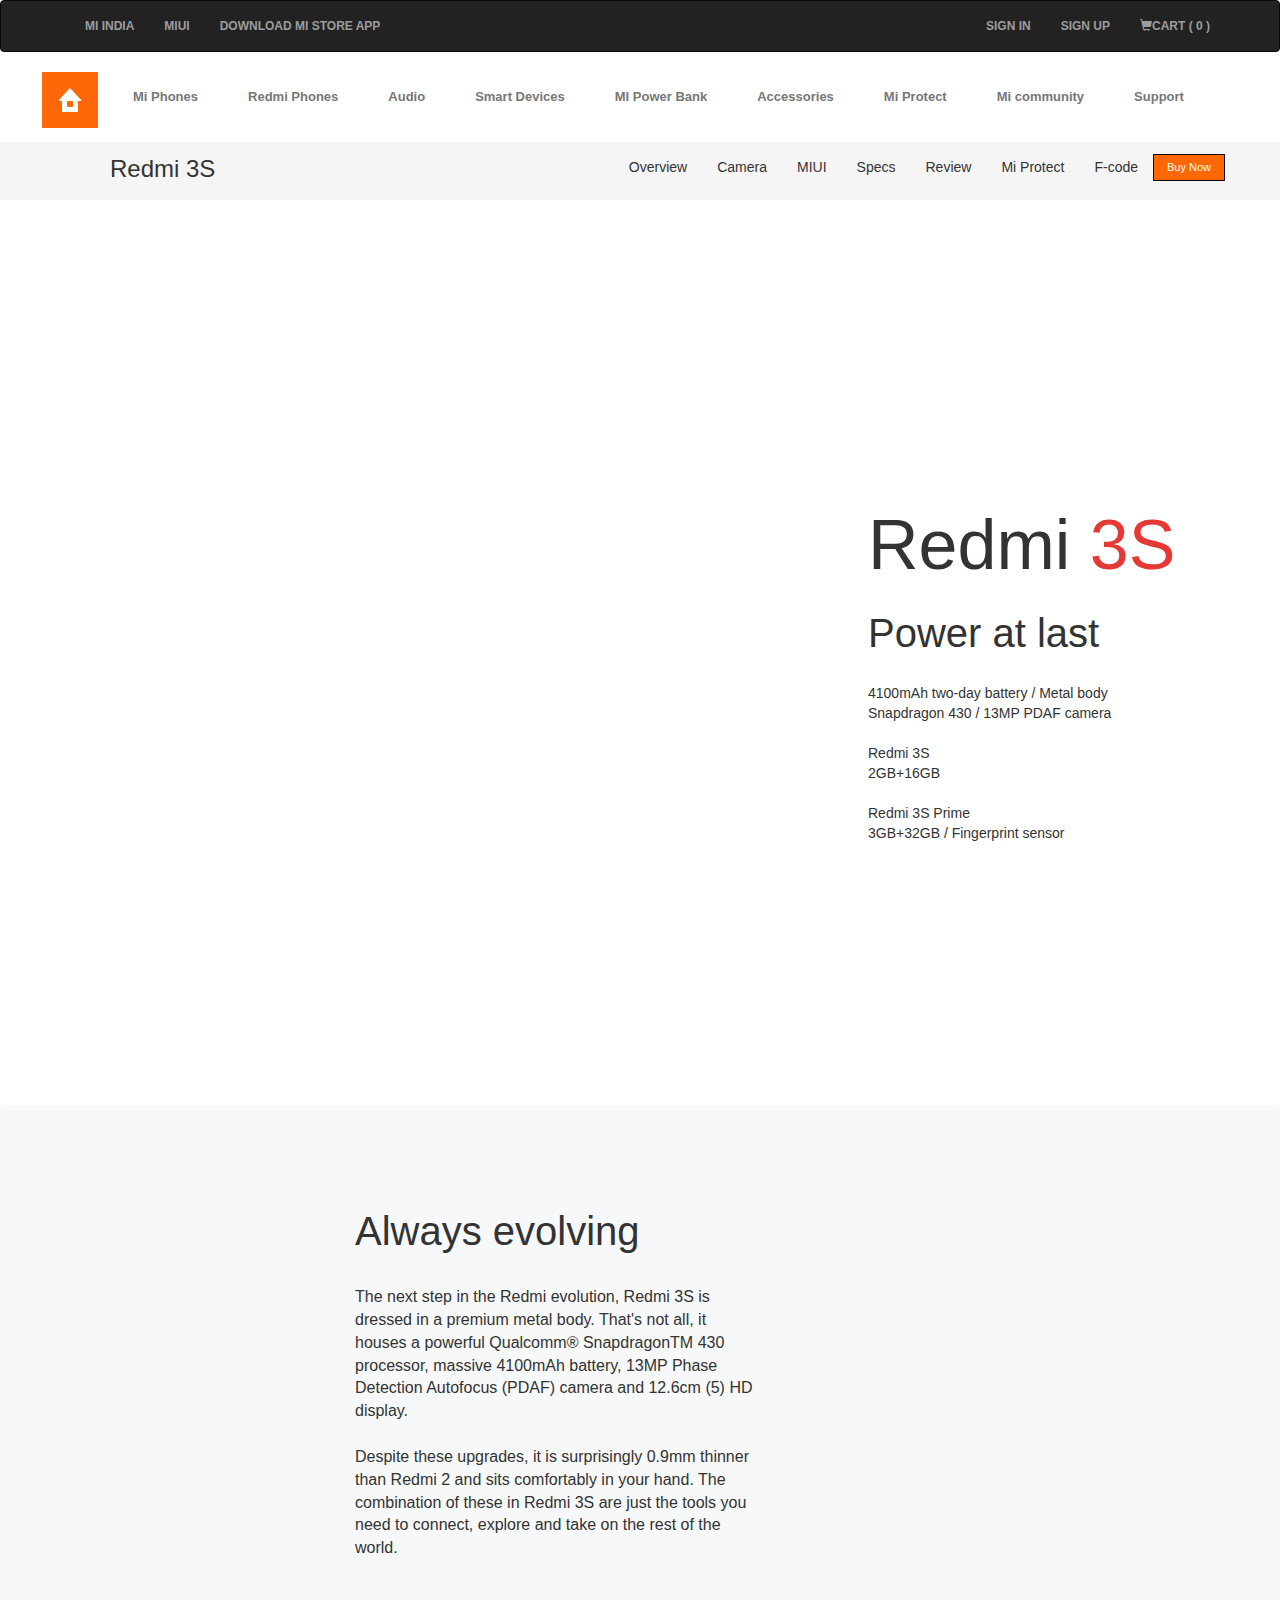
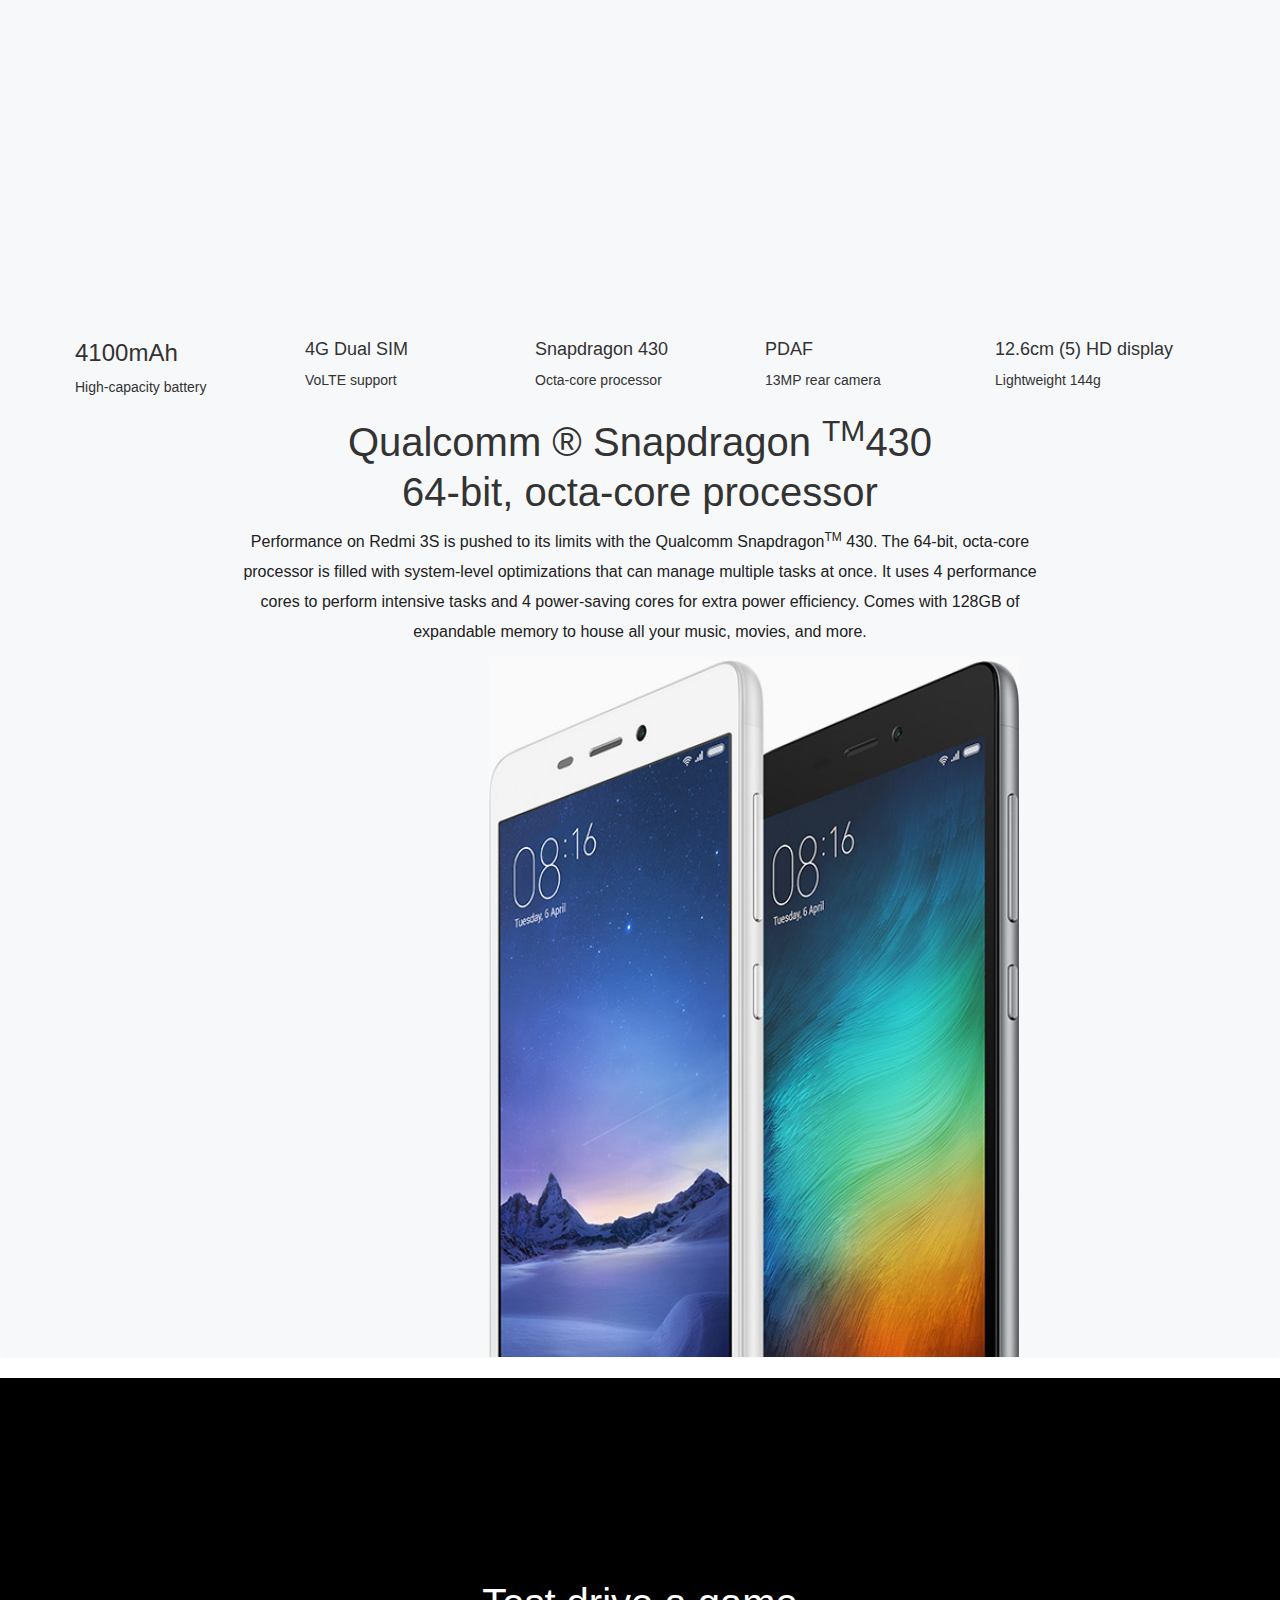
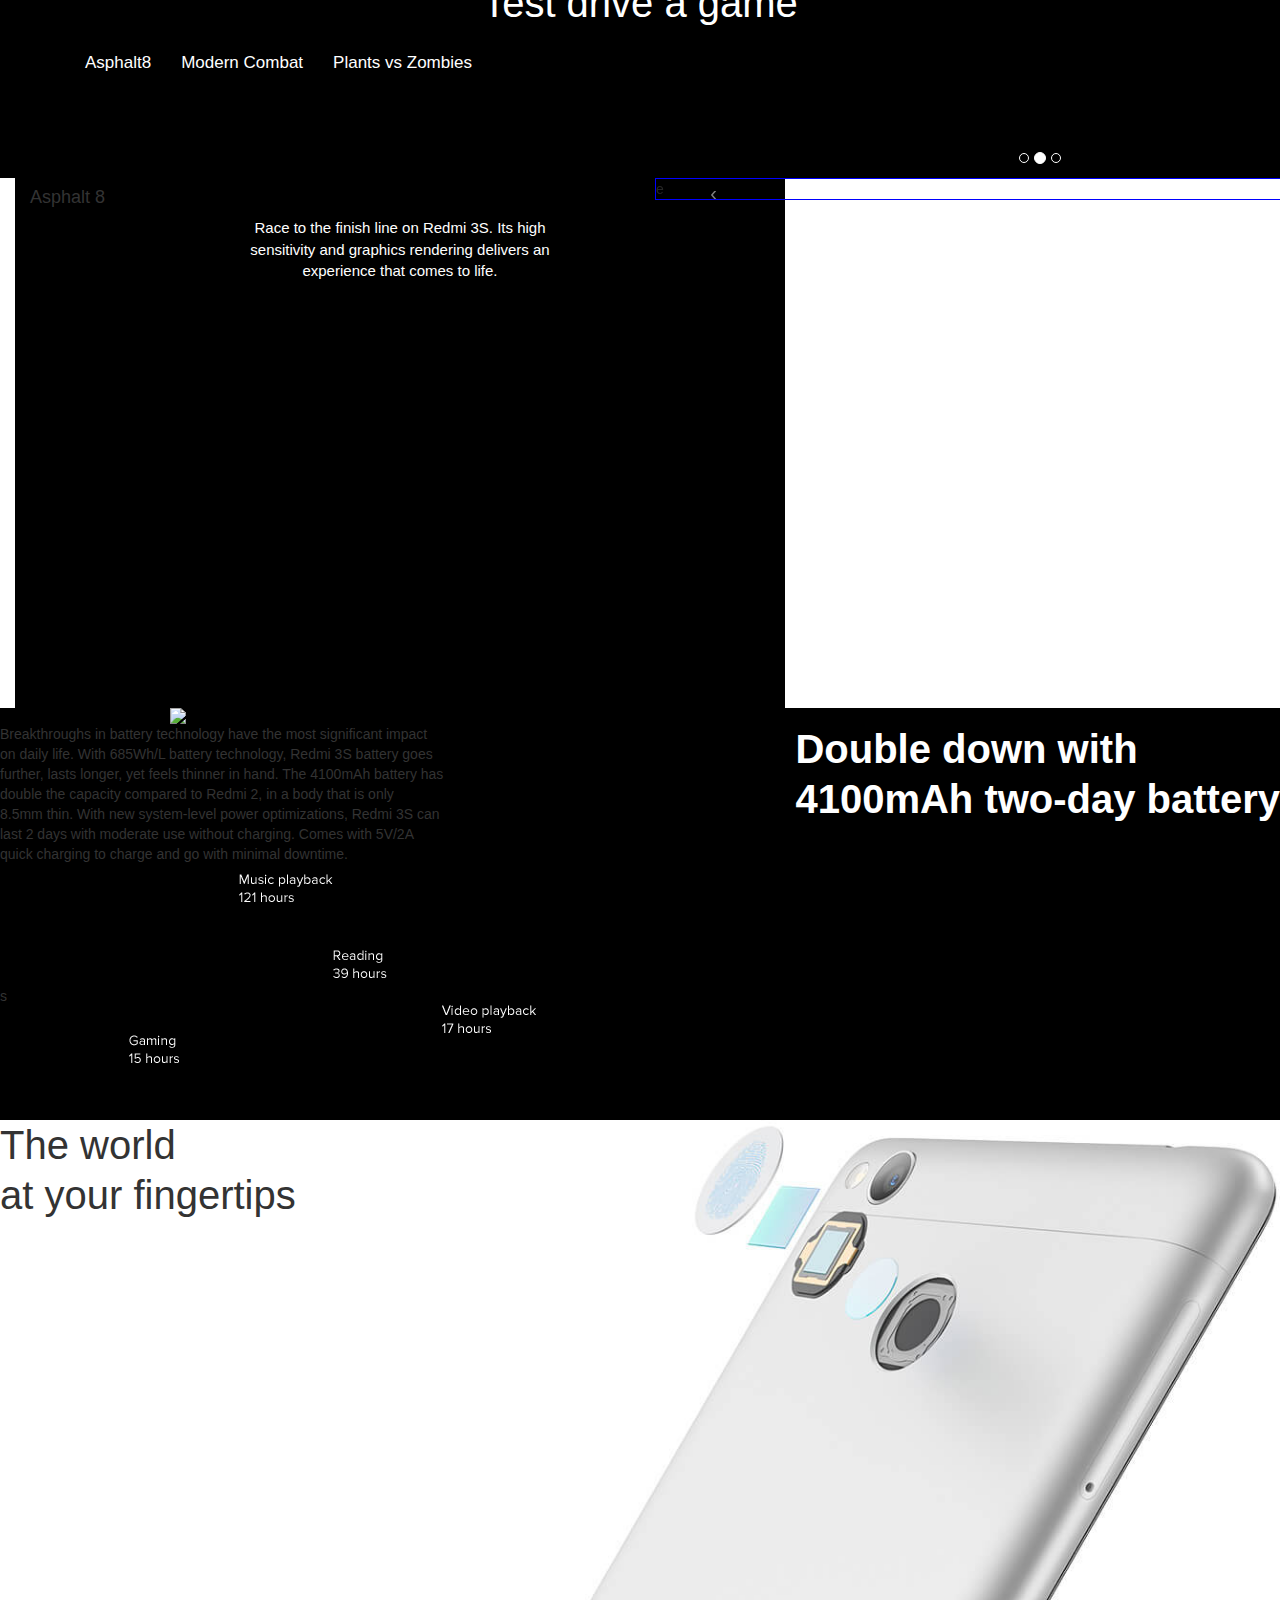
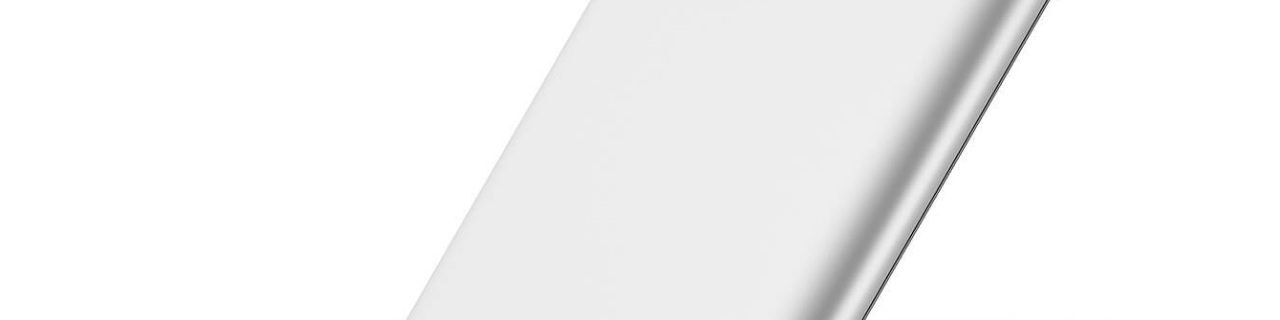
==== index.html @ 5e9b9d19 "first commit" ====
<!DOCTYPE html>
<html lang="en">
  <head>
    <meta charset="utf-8">
    <meta http-equiv="X-UA-Compatible" content="IE=edge">
    <meta name="viewport" content="width=device-width, initial-scale=1">

    <!-- The above 3 meta tags *must* come first in the head; any other head content must come *after* these tags -->
    <title>Redmi 3S Price</title>

    <!-- Bootstrap -->
    <link href="css/bootstrap.min.css" rel="stylesheet">
    <link href="css/custom.css" rel="stylesheet">
    <link rel="stylesheet" href="https://cdnjs.cloudflare.com/ajax/libs/font-awesome/4.7.0/css/font-awesome.min.css">
    <link href="css/mediaquery.css" rel="stylesheet">


    <!-- HTML5 shim and Respond.js for IE8 support of HTML5 elements and media queries -->
    <!-- WARNING: Respond.js doesn't work if you view the page via file:// -->
    <!--[if lt IE 9]>
      <script src="https://oss.maxcdn.com/html5shiv/3.7.3/html5shiv.min.js"></script>
      <script src="https://oss.maxcdn.com/respond/1.4.2/respond.min.js"></script>
    <![endif]-->
  </head>
  <body>

      <nav class="navbar navbar-inverse topbar">
        <div class="container menubar">


      <ul class="nav navbar-nav navbar-left poistion">
          <li class="mi"><a href="#">MI INDIA</a></li>
          <li class="mi"><a href="#">MIUI</a></li>
          <li class="mi"><a href="#">DOWNLOAD MI STORE APP</a></li>
      </ul>
          <ul class="nav navbar-nav navbar-right position">
          <li class="mi"><a href="#">SIGN IN</a></li>
          <li class="mi"><a href="#">SIGN UP</a></li>
          <li class="mi"><a href="#"><span class="glyphicon glyphicon-shopping-cart"></span>CART ( 0 )</a></li></ul>





    </div></nav>
        </div>
    <nav class="navbar navbar-default toggle">
    <div class="container whitebar">

      <ul class="nav navbar-nav  toggle">
        <li><div class="milogo">
        <div class="milogo-wrapper"><a href="#"><img src="mihome.png"></a></div></div></li>
        <li class="category"><a href="#">Mi Phones</a></li>
        <li class="category"><a href="#">Redmi Phones</a></li>
        <li class="category"><a href="#">Audio</a></li>
        <li class="category"><a href="#">Smart Devices</a></li>
        <li class="category"><a href="#">MI Power Bank</a></li>
        <li class="category"><a href="#">Accessories</a></li>
        <li class="category"><a href="#">Mi Protect</a></li>
        <li class="category"><a href="#">Mi community</a></li>
        <li class="category"><a href="#">Support</a></li></ul>




      </div></nav>

        <div class="container-fluid secondary-greybar gre">
        <div class="container gre ">

        <ul class="navbar-left gre">  <span class="redmi3s">Redmi 3S</span></ul>
          <ul class="nav navbar-nav navbar-right gre ">
            <li class="greytext gre"><a href="#">Overview</a></li>
             <li class="greytext"><a href="#">Camera</a></li>
             <li class="greytext"><a href="#">MIUI</a></li>
             <li class="greytext"><a href="#">Specs</a></li>
             <li class="greytext"><a href="#">Review</a></li>
             <li class="greytext"><a href="#">Mi Protect</a></li>
             <li class="greytext"><a href="#">F-code</a></li>
            <li><button class="btn-buynow gre">Buy Now</button></li></ul>


        </div>
      </div>
      <div class="container">
<div class="row">
 <div class="col-md-12 back-img img-responsive">
   <div class="nav4-content">
     <div class="text">
     <h1>Redmi <span style="color:#e53935;">3S</span>
     <h2>Power at last</h2>
     <p>4100mAh two-day battery / Metal body<br>
       Snapdragon 430 / 13MP PDAF camera
     </p>
     <div class="nav4-price-content">
       <span>
         <h1 style="color:#e53935;"></h1>

         <p>Redmi 3S <br>
           2GB+16GB
         </p>
       </span>
       <div class="divider"></div>
       <span>
         <h1 style="color:#e53935;"></h1>
         <p>Redmi 3S Prime<br>
           3GB+32GB / Fingerprint sensor
         </p></div>
       </span>
     </div>
   </div>
 </div>
</div>
</div>

  <nav class="navbar navbar-light" style="background-color:#f7f8f9;">
    <div class="container">
      <div class="row">
        <div class="col-sm-8"></div>
          <div class="col-sm-4"></div>
    <h2 style="font-size:40px;font-weight:400;margin: 100px 300px 30px 300px ;"> Always evolving</h2>
    <p class="para" style ="font-size:16px;margin: 0px 300px ;">The next step in the Redmi evolution, Redmi 3S is <br>
       dressed in a premium metal body. That's not all, it <br>
       houses a powerful Qualcomm® SnapdragonTM 430 <br>
       processor, massive 4100mAh battery, 13MP Phase <br>
       Detection Autofocus (PDAF) camera and 12.6cm (5) HD <br>
       display.<br><br>
       Despite these upgrades, it is surprisingly 0.9mm thinner <br>
       than Redmi 2 and sits comfortably in your hand. The <br>
       combination of these in Redmi 3S are just the tools you <br>
       need to connect, explore and take on the rest of the <br>
       world.<br>
     </p>
     <div class="col-md-12 img-responsive pink">
       <span>
     <i class="bck-img1"></i><h3>4100mAh</h3>
    <p>High-capacity battery</p></span>
    <span>
  <i class="bck-img1"></i><h4>4G Dual SIM</h4>
  <p>VoLTE support</p></span>
  <span>
 <i class="bck-img1"></i><h4>Snapdragon 430</h4>
 <p>Octa-core processor</p></span>
 <span>
 <i class="bck-img1"></i><h4>PDAF</h4>
 <p>13MP rear camera</p></span>
 <span>
 <i class="bck-img1"></i><h4>12.6cm (5) HD display</h4>
 <p>Lightweight 144g</p></span>
   </div>
<p><h4 class="title-webfont">Qualcomm &reg; Snapdragon <sup>TM</sup>430<br>
     64-bit, octa-core processor
</h4></p>
<p class="titletext">Performance on Redmi 3S is pushed to its limits with the Qualcomm Snapdragon<sup>TM</sup> 430. The 64-bit, octa-core <br>
   processor is filled with system-level optimizations that can manage multiple tasks at once. It uses 4 performance <br>
   cores to perform intensive tasks and 4 power-saving cores for extra power efficiency. Comes with 128GB of <br>
   expandable memory to house all your music, movies, and more.<br></p>
     </div>
 <div class="bck-img6 col-md-6 col-md-offset-3  col-sm-12 col-lg-6 col-lg-offset-3 ">

 </div >

</div>
</nav>
<div class="container-fluid blackbackground">
  <div class="container">
    <p class="whitetitle">Test drive a game</p>
    <ul class="nav navbar-nav slider">
      <li class="slideritem"><a class="anchor"href="#">Asphalt8</a></li>
      <li class="slideritem"><a href="#">Modern Combat</a></li>
      <li class="slideritem"><a href="#">Plants vs Zombies</a></li>


    </ul></div></div>
</div>
<div class="container-fluid  sliderbox">
  <div class="row">
    <div class="col-md-6">
    <div class="container sliderinformation">
    <h4 class="asphalt">Asphalt 8</h4>
    <p class="asphaltdescription">Race to the finish line on Redmi 3S. Its high <br>
      sensitivity and graphics rendering delivers an <br>
      experience that comes to life.<br></p>
    </div>
    </div>
    <div class="col-md-6">
      <div class="video">
      	<div class="span8">
      	<div id="myCarousel" class="carousel slide">
      		<ol class="carousel-indicators">
      			<li data-target="#myCarousel" data-slide-to="0" class=""></li>
      			<li data-target="#myCarousel" data-slide-to="1" class="active"></li>
      			<li data-target="#myCarousel" data-slide-to="2" class=""></li>
      		</ol>
      		<div class="carousel-inner">
      			<div class="item active">
      				<source type="video/mp4" src="http://i01.appmifile.com/webfile/globalimg/en/goods/hongmi3s/intro-demo-video-02.mp4?v=20170728">e
      			</div>
      			<div class="item">
      				<iframe width="100%" height="100%" src="//www.youtube.com/embed/SEBLt6Kd9EY?controls=0" frameborder="0" allowfullscreen=""></iframe>
      			</div>
      			<div class="item">
      				<iframe width="100%" height="100%" src="//www.youtube.com/embed/IkTw7J-hGmg?controls=0" frameborder="0" allowfullscreen=""></iframe>
      			</div>
      		</div>
      		<a class="left carousel-control" href="#myCarousel" data-slide="prev">‹</a>
      		<a class="right carousel-control" href="#myCarousel" data-slide="next">›</a>
      	</div>
      	</div>
      </div>

  </div>

</div></div>

  <div class="blackimagesection">
    <img class="mobileimage img-responsive" src="http://i01.appmifile.com/webfile/globalimg/en/goods/hongmi3s/overall-battery-3s.jpg?v=20170728">
   <h2 class="boldheading">Double down with <br> 4100mAh two-day battery</h2>
   <p class="boldcontent">Breakthroughs in battery technology have the most significant impact <br>
     on daily life. With 685Wh/L battery technology, Redmi 3S battery goes <br>
     further, lasts longer, yet feels thinner in hand. The 4100mAh battery has <br>
     double the capacity compared to Redmi 2, in a body that is only <br>
     8.5mm thin. With new system-level power optimizations, Redmi 3S can <br>
     last 2 days with moderate use without charging. Comes with 5V/2A <br>
     quick charging to charge and go with minimal downtime.<br></p>s
  <img src="images/mountainimg.png">
</div>
<div class="whitesection">
  <img  class="cover"src="images/mobilecover.jpg">
  <h2>The world <br>at your fingertips<h2>







    <!-- jQuery (necessary for Bootstrap's JavaScript plugins) -->
    <script src="https://ajax.googleapis.com/ajax/libs/jquery/1.12.4/jquery.min.js"></script>
    <!-- Include all compiled plugins (below), or include individual files as needed -->
    <script src="js/bootstrap.min.js"></script>
  </body>
</html>
---- css/custom.css ----
.redmi3s{
line-height: 53px;
    color: #333;
    font-size: 24px;
    font-weight: 400;
}


.navbar-default{
  height: 50px;
  background-color: white;
  border-style: none;
}

.mi a{
  color:#b0b0b0;
  font-weight:bold;
  font-size:12px;
}

.navbar-right .greytext a{
  color: #333;
  padding-top: 0;
  padding-bottom: 0;
  line-height: 50px;
}


  .category{
    color:#616161;
    font-size:13px;
    font-family: ProximaNova,Arial,Sans-serif;
    font-weight:600;
    padding-left: 20px;
}



  .whitebar{
    width:1226px;


  }
  .secondary-greybar{
    background-color: #f5f5f5;
  height: 58px;

  }
 .navbar-left .h3{
  padding-top: 0;
  padding-bottom: 0;
}
 .btn-buynow {

    color: #ffffff;
    font-size: 11px;
    border-width: 1px;
   border-style: solid;
    text-align: center;
    padding-top: 0px;
    padding-bottom: 0px;
    background-color: #ff6700;
    height: 27px;
    width: 72px;
    margin-top: 12px;
        }

  .back-img{
    background: url(http://i01.appmifile.com/webfile/globalimg/en/goods/hongmi3s/overall-intro-bg-3s.jpg?v=20170802) no-repeat;
    height:900px;
    background-position:left 145px;
    background-size: contain;
  }
  .text{
    margin-top: 288px;
    width: 40%;
    margin-left: 70%;
  }
  .text h1{
    font-size: 70px;
    font-weight: 400;
    line-height: 1.5;
  }

  .milogo-wrapper{

    width: 56px;
    overflow: hidden;


  }
  .milogo-wrapper img{
    transition: all linear 0.2s;
  }
  .milogo-wrapper img:hover{
    transform: translate(-55px, 0);
  }



  .navbar navbar-light{
    height: 400px;
  }
  h2{
    margin: 0 0 25px;
font-size: 40px;
font-weight: 400;
line-height: 1.25;
  }
  p.para{
    font-size: 20px;
  }
.bck-img1{
  display: block;
background:  url(http://i01.appmifile.com/webfile/globalimg/en/goods/hongmi3s/overall-performance-icons.png?v=20170802) no-repeat;
width:100px;
height: 100px;
margin:250px 120px 20px 10px;

}
.navbar .navbar-inverse .blackbar{
  height: 10px;
}
ul.nav.navbar-nav.redmi-menu .blue a{
  color: #742b82;
    font-size: 14px;
    cursor: pointer;
}
.bck-img2{
  display: block;
background:  url(http://i01.appmifile.com/webfile/globalimg/en/goods/hongmi3s/overall-performance-icons.png?v=20170802) no-repeat;
width:100px;
height: 100px;
margin:250px 120px 20px 40px;

}
.bck-img3{
  display: block;
  background: url(http://i01.appmifile.com/webfile/globalimg/en/goods/hongmi3s/overall-performance-icons.png?v=20170802)no-repeat;
  width: 100px;
  height:100px;
  margin:250px 120px 20px 40px;
}
.bck-img4{
  display: block;
  background: url(http://i01.appmifile.com/webfile/globalimg/en/goods/hongmi3s/overall-performance-icons.png?v=20170802)no-repeat;
  width: 100px;
  height: 100px;
  margin:250px 120px 20px 40px;

}
.bck-img5{
  display: block;
  background: url(http://i01.appmifile.com/webfile/globalimg/en/goods/hongmi3s/overall-performance-icons.png?v=20170802)no-repeat;
  width: 100px;
  height: 100px;
  margin:250px 120px 20px 40px;
}
.pink{
  display: flex;
  flex-direction: row;
  padding:10px 20px;
  position: inherit;
  margin-right: 10px 10px;

}

 .title-webfont{
  text-align: center;
  margin: 100 0 25px;
    font-size: 40px;
    font-weight: 400;
    line-height: 1.25;
}
.titletext{
  text-align: center;
      line-height: 1.875;
      font-size: 16px;
  color: #212121;

}
.bck-img6{
  background-image: url('../images/mobile1.jpg') ;

  position: relative;
    z-index: 2;
    width: 70%;
    height: 700px;
    background-position: center bottom;
    margin-bottom: 0;
    background-repeat: no-repeat;
    background-size: contain;



}
.blackbackground{
  background-color: black;
  height: 400px;


}
.whitetitle{
  color:white;
  text-align: center;
  font-size: 40px;
font-weight: 400;
line-height: 1.25;
padding-top: 200px;
}
.slideritem  a{
  background-color: none;
   color: white;
cursor:pointer;
display: inline;
font-size: 17px;
text-align:justify;
font-family: ProximaNova,Arial,Sans-serif;

 }
 .sliderinformation{
   background-color: black;

  height:530px;
  width: 770px;

 }
 .video{
   border: 1px solid blue;
height: 100%;
width: 770px;
margin-left: 0px;


 }
 .h4{
   text-align: center;
   color:white;
   padding-top: 200px;
   font-size: 26px;
    font-weight: 400;
 }
 .asphaltdescription{
   color:white;
   font-size: 15px;
   text-align: center;
 }
 .sliderbox{
   padding:
 }
 .blackimagesection{
   background-color: black;
 }
 .mobileimage{
   margin-left: 170px;
 }
 .boldheading{
   font-weight: bold;
   color: white;
   float: right;


 }
.cover{
  float: right;
  height: 800px;

}
---- css/mediaquery.css ----
@media (max-width:700px){
  body{


  }}
  div{
    width: auto;
    margin: 0 auto;
    border-radius: 0;

  }
 @media only screen and  (min-width:991px){
  .greytext a {
   padding:0px;
    }
}
@media only screen and (min-width:300px){
  .gre .greytext{
    text-align: center;
  }

}
@media only screen and (min-width:400px) {
  .redmi3s{
    float: right;
  }
}
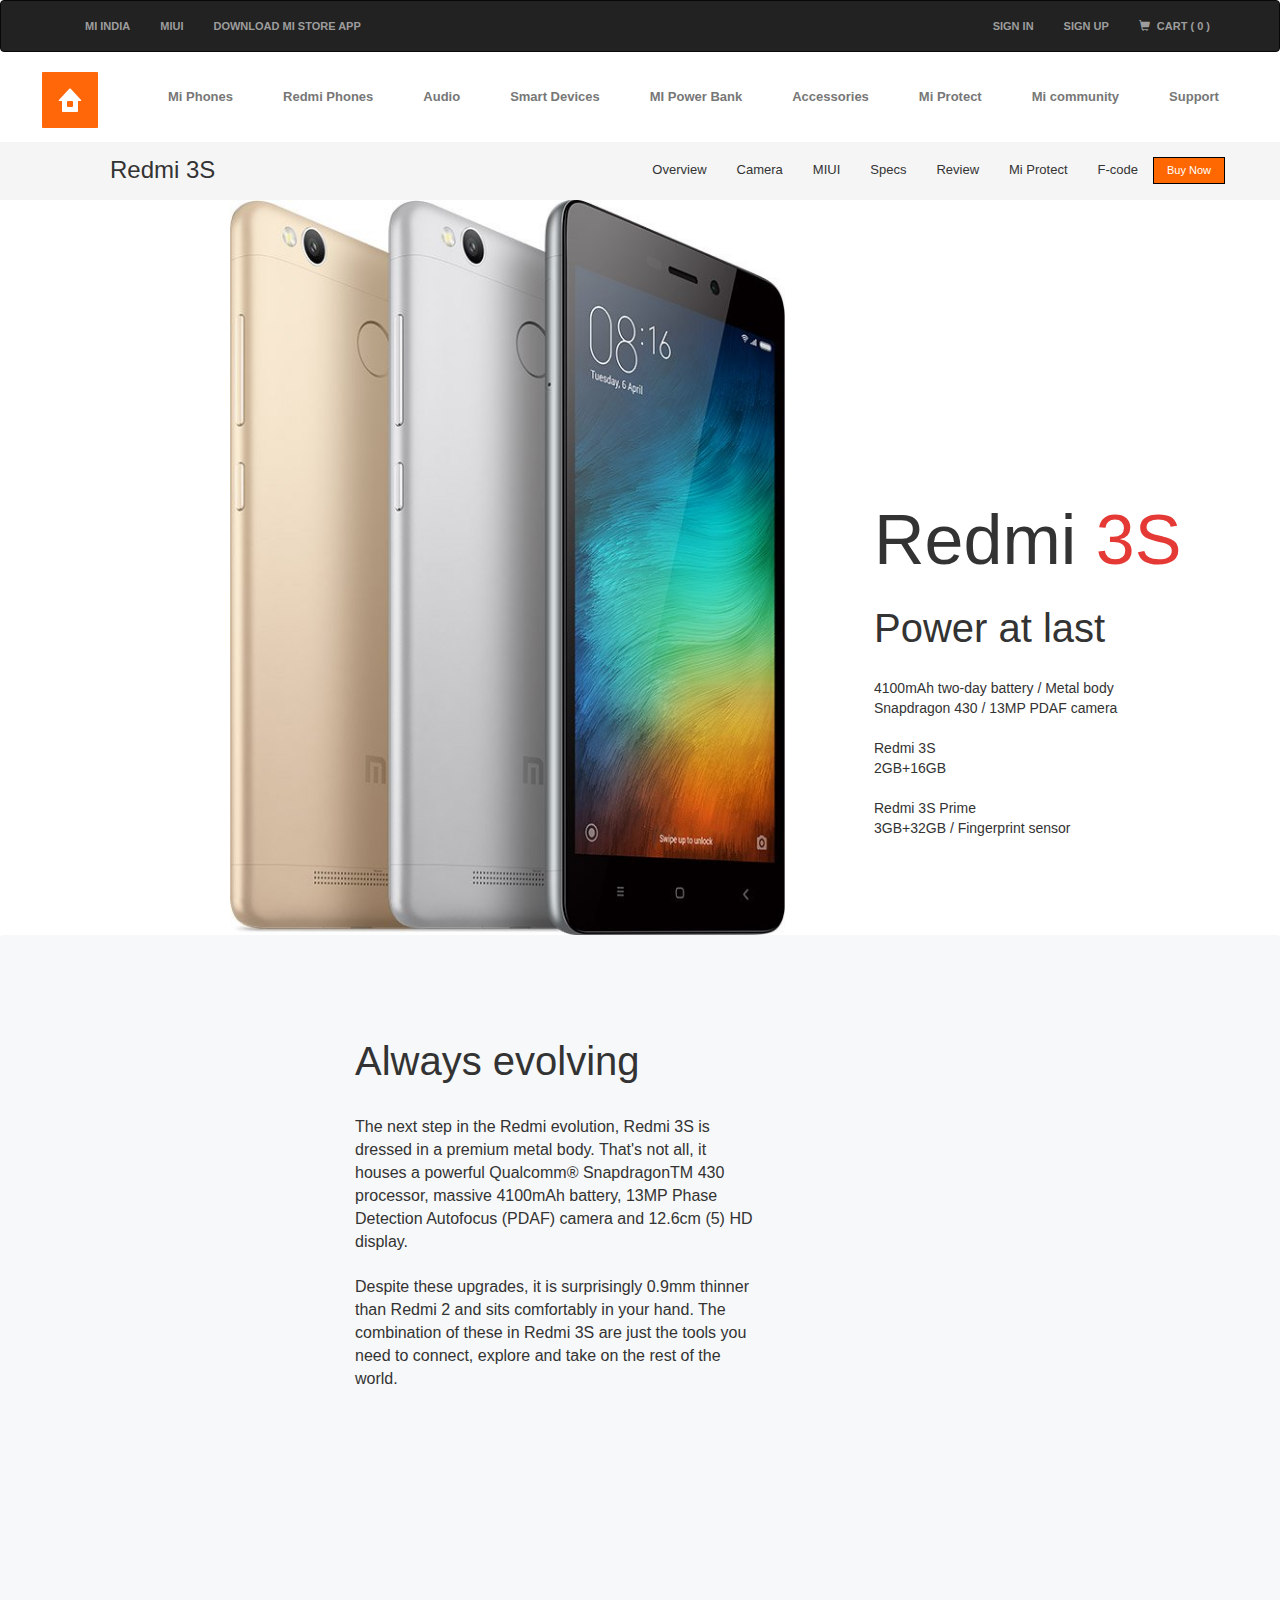
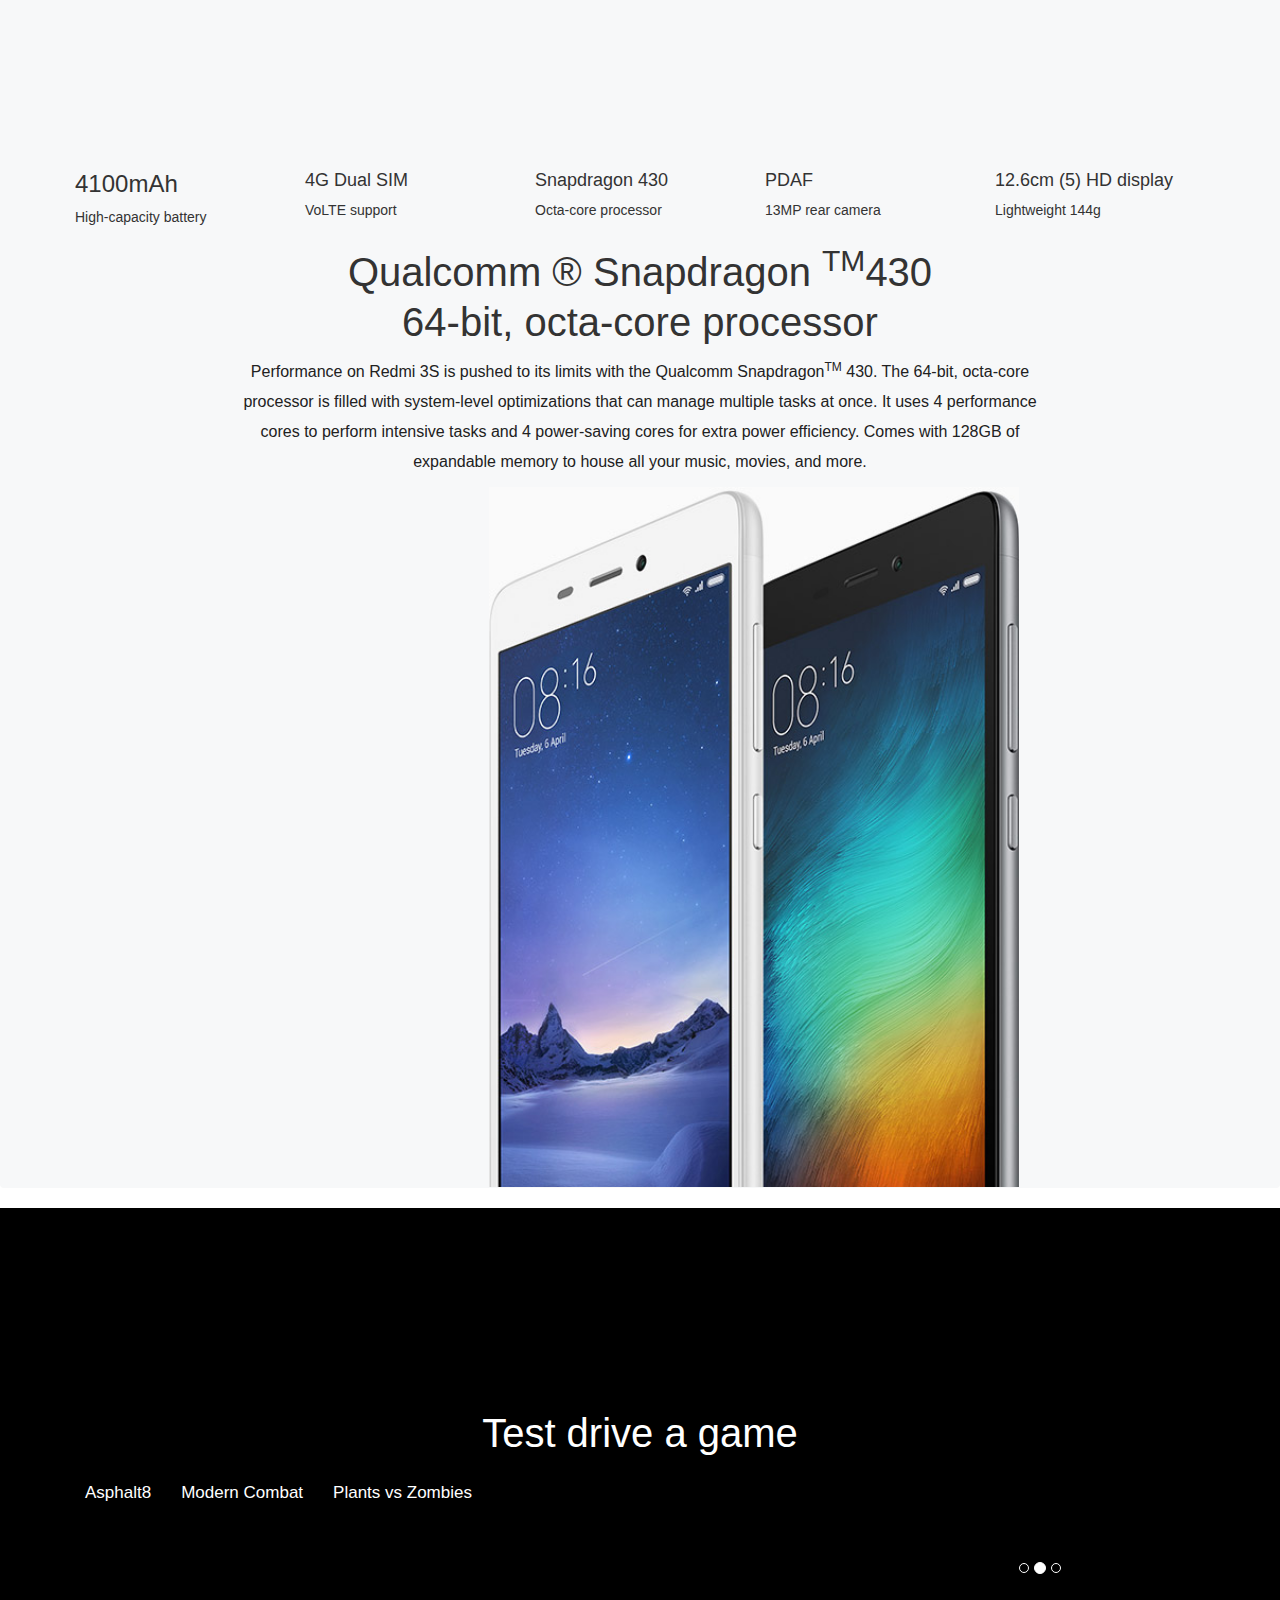
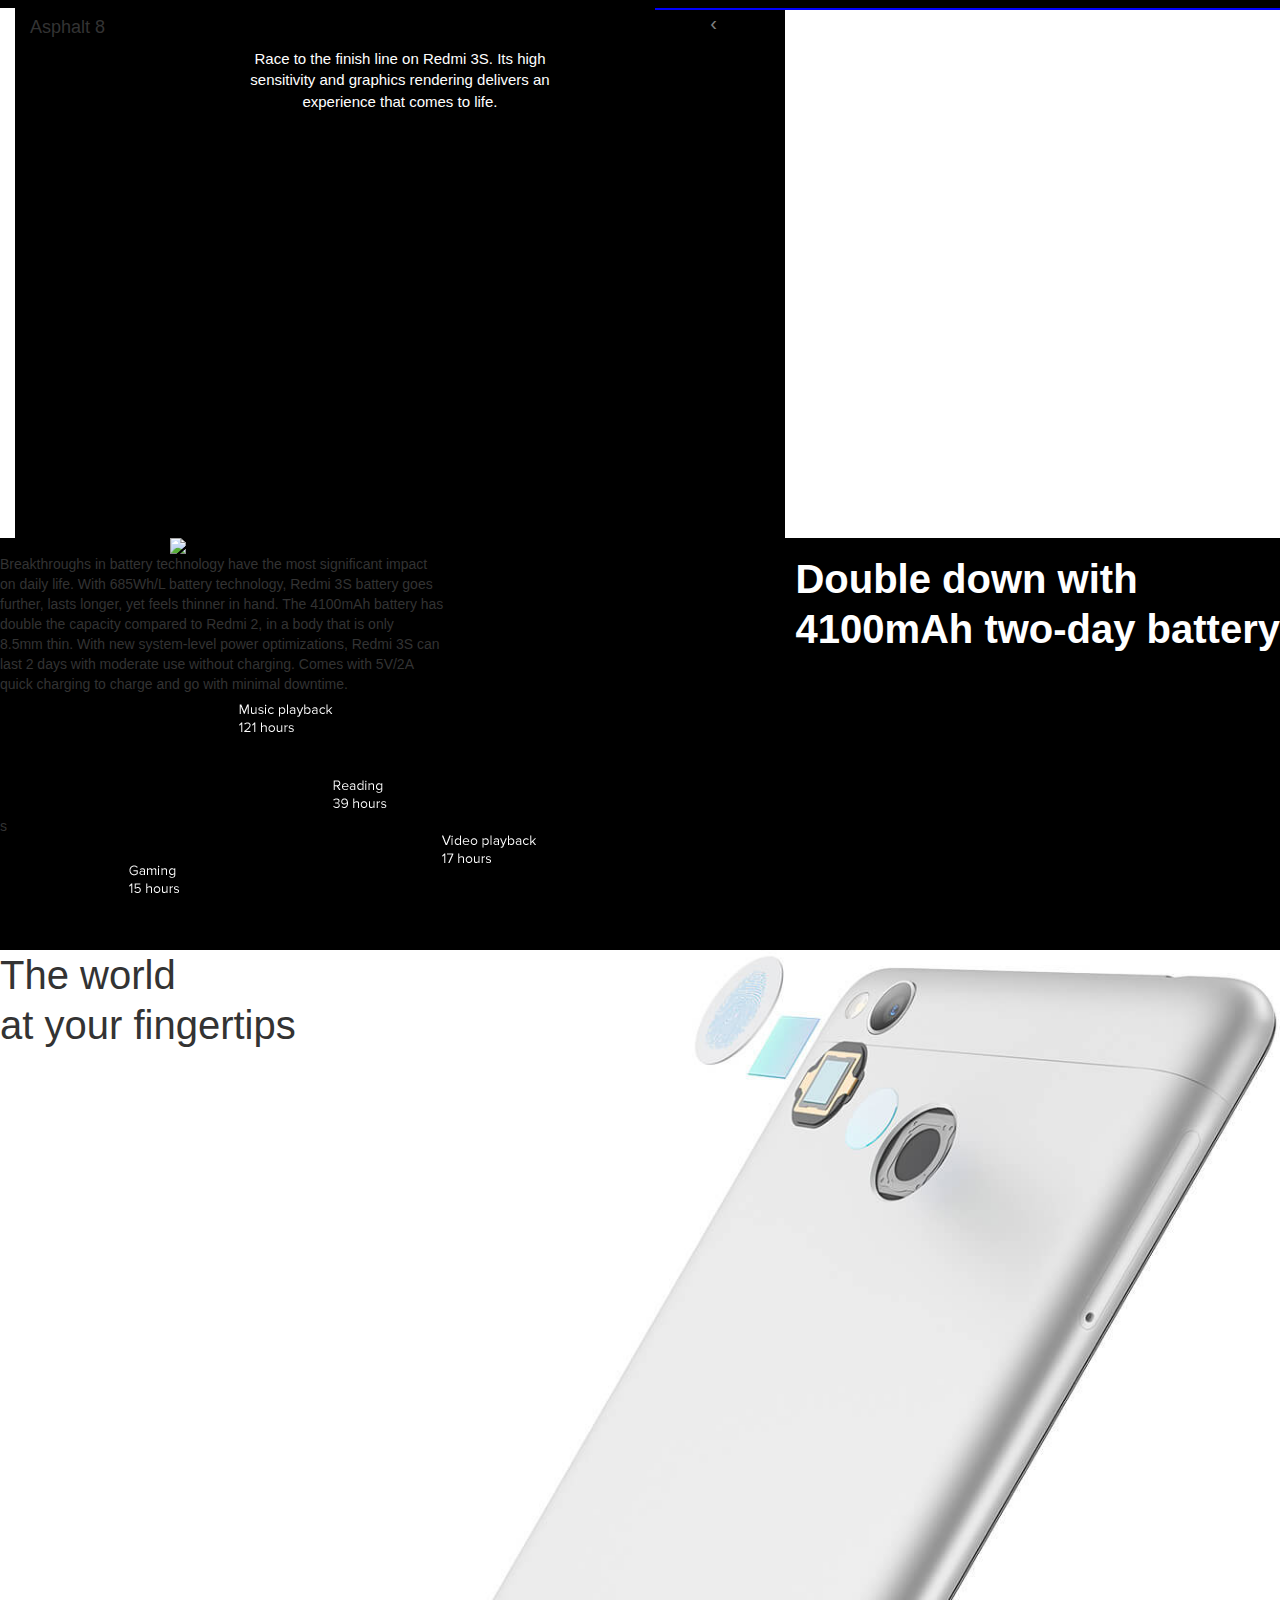
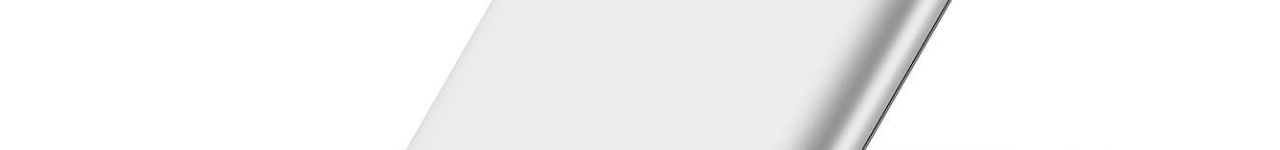
==== commit b94802cf: "topbar" ====
--- a/index.html
+++ b/index.html
@@ -36,7 +36,7 @@
           <ul class="nav navbar-nav navbar-right position">
           <li class="mi"><a href="#">SIGN IN</a></li>
           <li class="mi"><a href="#">SIGN UP</a></li>
-          <li class="mi"><a href="#"><span class="glyphicon glyphicon-shopping-cart"></span>CART ( 0 )</a></li></ul>
+          <li class="mi"><a href="#"><span class="glyphicon glyphicon-shopping-cart item"></span>CART ( 0 )</a></li></ul>
 
 
 
@@ -66,11 +66,11 @@
       </div></nav>
 
         <div class="container-fluid secondary-greybar gre">
-        <div class="container gre ">
+        <div class="container">
 
         <ul class="navbar-left gre">  <span class="redmi3s">Redmi 3S</span></ul>
           <ul class="nav navbar-nav navbar-right gre ">
-            <li class="greytext gre"><a href="#">Overview</a></li>
+            <li class="greytext"><a href="#">Overview</a></li>
              <li class="greytext"><a href="#">Camera</a></li>
              <li class="greytext"><a href="#">MIUI</a></li>
              <li class="greytext"><a href="#">Specs</a></li>
@@ -84,7 +84,7 @@
       </div>
       <div class="container">
 <div class="row">
- <div class="col-md-12 back-img img-responsive">
+ <img  class="col-md-6 img-responsive threemobile" src="images/3mobile.jpg">
    <div class="nav4-content">
      <div class="text">
      <h1>Redmi <span style="color:#e53935;">3S</span>
--- a/css/custom.css
+++ b/css/custom.css
@@ -1,9 +1,9 @@
 
   .redmi3s{
-line-height: 53px;
+line-height: 56px;
     color: #333;
     font-size: 24px;
-    font-weight: 400;
+    font-weight: 380;
 }
 
 
@@ -13,19 +13,26 @@
   border-style: none;
 }
 
-.mi a{
+ .mi a{
   color:#b0b0b0;
   font-weight:bold;
-  font-size:12px;
+  font-size:11px;
+  line-height: 0;
+
 }
 
 .navbar-right .greytext a{
   color: #333;
   padding-top: 0;
   padding-bottom: 0;
-  line-height: 50px;
-}
-
+  line-height: 55px;
+  font-size: 13px;
+}
+.gre .greytext a:hover{
+  background-color: #f5f5f5;
+  text-decoration: none;
+
+}
 
   .category{
     color:#616161;
@@ -34,7 +41,9 @@
     font-weight:600;
     padding-left: 20px;
 }
-
+.whitetext .toggle .category a:hover{
+  color: orange;
+}
 
 
   .whitebar{
@@ -58,12 +67,10 @@
     border-width: 1px;
    border-style: solid;
     text-align: center;
-    padding-top: 0px;
-    padding-bottom: 0px;
     background-color: #ff6700;
     height: 27px;
     width: 72px;
-    margin-top: 12px;
+    margin-top: 15px;
         }
 
   .back-img{
@@ -87,6 +94,7 @@
 
     width: 56px;
     overflow: hidden;
+    margin-right: 35px;
 
 
   }
@@ -119,9 +127,7 @@
 margin:250px 120px 20px 10px;
 
 }
-.navbar .navbar-inverse .blackbar{
-  height: 10px;
-}
+
 ul.nav.navbar-nav.redmi-menu .blue a{
   color: #742b82;
     font-size: 14px;
@@ -267,3 +273,12 @@
   height: 800px;
 
 }
+.item{
+  margin-right: 7px;
+  line-height: 0;
+}
+.threemobile{
+  margin-top: 200px;
+  margin:0 auto;
+
+}
--- a/css/mediaquery.css
+++ b/css/mediaquery.css
@@ -1,14 +1,4 @@
-@media (max-width:700px){
-  body{
 
-
-  }}
-  div{
-    width: auto;
-    margin: 0 auto;
-    border-radius: 0;
-
-  }
  @media only screen and  (min-width:991px){
   .greytext a {
    padding:0px;
@@ -17,11 +7,28 @@
 @media only screen and (min-width:300px){
   .gre .greytext{
     text-align: center;
+
   }
 
 }
-@media only screen and (min-width:400px) {
-  .redmi3s{
-    float: right;
+
+@media only screen and (max-width:767px){
+.topbar .navbar-left{
+  font-size: 5px;
+  float: right;
+}
+}
+@media only screen and (max-width:767px){
+  .milogo{
+    text-align: center;
+
   }
 }
+@media only screen and (max-width:767px){
+  .navbar-left{
+    text-align:right;
+
+
+
+  }
+}
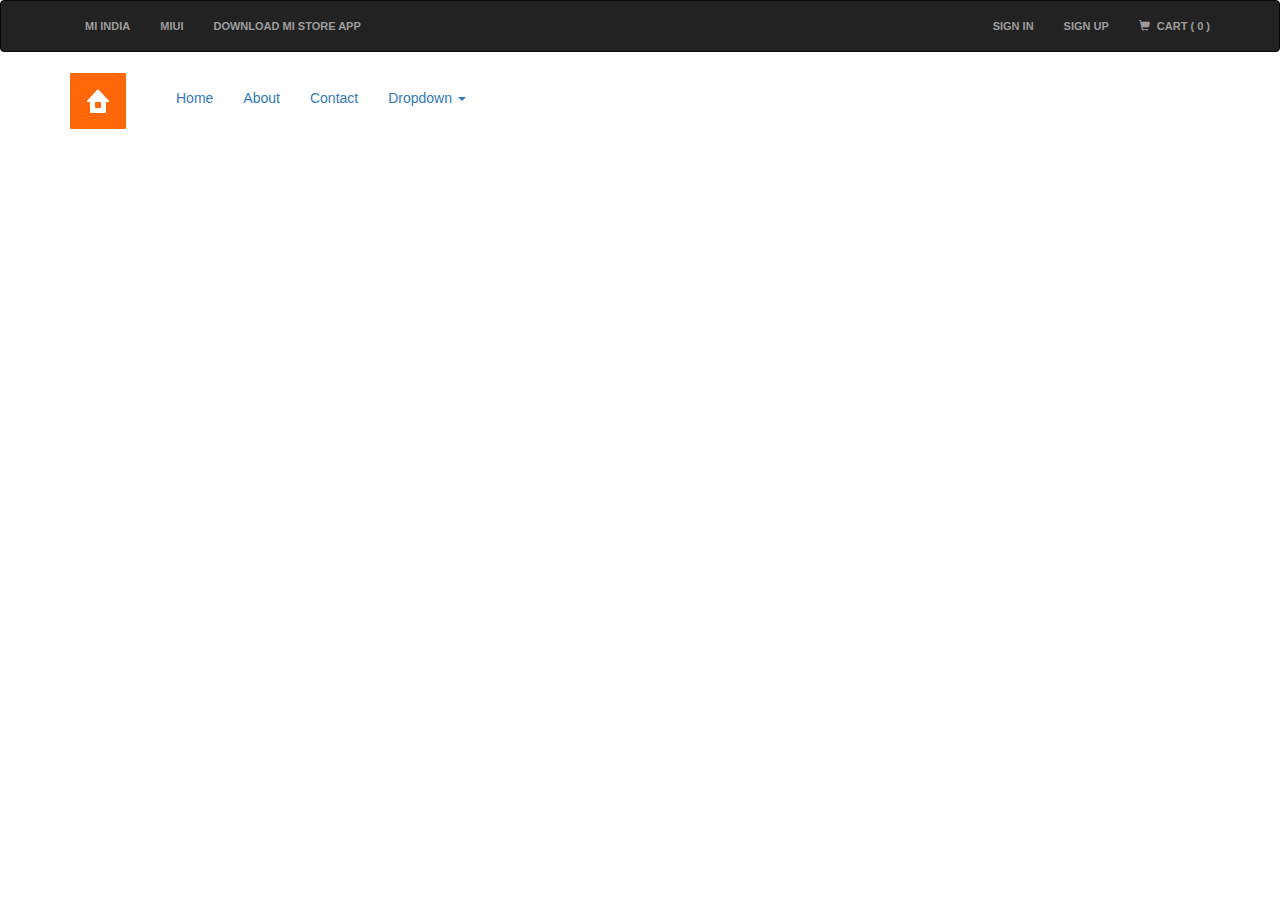
==== commit 37ac05e7: "secondbar" ====
--- a/index.html
+++ b/index.html
@@ -44,10 +44,45 @@
 
     </div></nav>
         </div>
-    <nav class="navbar navbar-default toggle">
-    <div class="container whitebar">
-
-      <ul class="nav navbar-nav  toggle">
+        <nav class="navbar">
+      <div class="container">
+        <div class="navbar-header">
+          <button type="button" class="navbar-toggle collapsed" data-toggle="collapse" data-target="#navbar" aria-expanded="false" aria-controls="navbar">
+            <span class="sr-only">Toggle navigation</span>
+            <span class="icon-bar"></span>
+            <span class="icon-bar"></span>
+            <span class="icon-bar"></span>
+          </button>
+            <div class="milogo-wrapper">
+                <a href="#"><img src="mihome.png"></a>
+            </div>
+          <!-- <a class="navbar-brand" href="#">Bootstrap theme</a> -->
+        </div>
+        <div id="navbar" class="navbar-collapse collapse">
+          <ul class="nav navbar-nav">
+            <li class="active"><a href="#">Home</a></li>
+            <li><a href="#about">About</a></li>
+            <li><a href="#contact">Contact</a></li>
+            <li class="dropdown">
+              <a href="#" class="dropdown-toggle" data-toggle="dropdown" role="button" aria-haspopup="true" aria-expanded="false">Dropdown <span class="caret"></span></a>
+              <ul class="dropdown-menu">
+                <li><a href="#">Action</a></li>
+                <li><a href="#">Another action</a></li>
+                <li><a href="#">Something else here</a></li>
+                <li role="separator" class="divider"></li>
+                <li class="dropdown-header">Nav header</li>
+                <li><a href="#">Separated link</a></li>
+                <li><a href="#">One more separated link</a></li>
+              </ul>
+            </li>
+          </ul>
+        </div><!--/.nav-collapse -->
+      </div>
+    </nav>
+    <!-- <nav class="navbar navbar-default toggle">
+    <div class="container">
+
+      <ul class="nav navbar-nav toggle">
         <li><div class="milogo">
         <div class="milogo-wrapper"><a href="#"><img src="mihome.png"></a></div></div></li>
         <li class="category"><a href="#">Mi Phones</a></li>
@@ -63,9 +98,9 @@
 
 
 
-      </div></nav>
-
-        <div class="container-fluid secondary-greybar gre">
+      </div></nav> -->
+<!--
+        <div class="container-fluid secondary-greybar">
         <div class="container">
 
         <ul class="navbar-left gre">  <span class="redmi3s">Redmi 3S</span></ul>
@@ -82,9 +117,13 @@
 
         </div>
       </div>
-      <div class="container">
-<div class="row">
- <img  class="col-md-6 img-responsive threemobile" src="images/3mobile.jpg">
+
+<!--
+  <div class="container">
+
+          <div class="row">
+              <div class="col-md-12 back-img img-responsive">
+   <div class="content">
    <div class="nav4-content">
      <div class="text">
      <h1>Redmi <span style="color:#e53935;">3S</span>
@@ -111,15 +150,16 @@
    </div>
  </div>
 </div>
-</div>
+</div></div>
 
   <nav class="navbar navbar-light" style="background-color:#f7f8f9;">
     <div class="container">
       <div class="row">
-        <div class="col-sm-8"></div>
-          <div class="col-sm-4"></div>
-    <h2 style="font-size:40px;font-weight:400;margin: 100px 300px 30px 300px ;"> Always evolving</h2>
-    <p class="para" style ="font-size:16px;margin: 0px 300px ;">The next step in the Redmi evolution, Redmi 3S is <br>
+        <div class="col-sm-12">
+
+    <h2 class="header"style="font-size:40px;font-weight:400;margin: 100px 300px 30px 300px ;"> Always evolving</h2>
+    <p class="para" style ="font-size:16px;margin: 0px 300px ;">
+      <br>The next step in the Redmi evolution, Redmi 3S is <br>
        dressed in a premium metal body. That's not all, it <br>
        houses a powerful Qualcomm® SnapdragonTM 430 <br>
        processor, massive 4100mAh battery, 13MP Phase <br>
@@ -130,24 +170,34 @@
        combination of these in Redmi 3S are just the tools you <br>
        need to connect, explore and take on the rest of the <br>
        world.<br>
-     </p>
-     <div class="col-md-12 img-responsive pink">
-       <span>
-     <i class="bck-img1"></i><h3>4100mAh</h3>
-    <p>High-capacity battery</p></span>
-    <span>
-  <i class="bck-img1"></i><h4>4G Dual SIM</h4>
-  <p>VoLTE support</p></span>
-  <span>
- <i class="bck-img1"></i><h4>Snapdragon 430</h4>
- <p>Octa-core processor</p></span>
- <span>
- <i class="bck-img1"></i><h4>PDAF</h4>
- <p>13MP rear camera</p></span>
- <span>
- <i class="bck-img1"></i><h4>12.6cm (5) HD display</h4>
- <p>Lightweight 144g</p></span>
-   </div>
+     </p></div>
+      <div class=" img-responsive pink">
+            <div class="backimages1">
+              <div class="bck-img1"></div>
+              <h3>4100mAh</h3>
+              <p>High-capacity battery</p>
+          </div>
+
+          <div class="backimages1">
+            <div class="bck-img2"></div>
+            <h4>4G Dual SIM</h4>
+            <p>VoLTE support</p>
+        </div>
+
+        <div class="backimages1">
+         <div class="bck-img3"></div><h4>Snapdragon 430</h4>
+         <p>Octa-core processor</p>
+     </div>
+
+        <span class="backimages2">
+         <div class="bck-img4"></div><h4>PDAF</h4>
+          <p>13MP rear camera</p></span>
+        <span class="backimages2">
+           <div class="bck-img5"></div><h4>12.6cm (5) HD display</h4>
+            <p>Lightweight 144g</p>
+         </span>
+  </div>
+
 <p><h4 class="title-webfont">Qualcomm &reg; Snapdragon <sup>TM</sup>430<br>
      64-bit, octa-core processor
 </h4></p>
--- a/css/custom.css
+++ b/css/custom.css
@@ -39,7 +39,7 @@
     font-size:13px;
     font-family: ProximaNova,Arial,Sans-serif;
     font-weight:600;
-    padding-left: 20px;
+    padding-left: 10px;
 }
 .whitetext .toggle .category a:hover{
   color: orange;
@@ -53,7 +53,7 @@
   }
   .secondary-greybar{
     background-color: #f5f5f5;
-  height: 58px;
+    height: 58px;
 
   }
  .navbar-left .h3{
@@ -125,6 +125,7 @@
 width:100px;
 height: 100px;
 margin:250px 120px 20px 10px;
+background-position: 0;
 
 }
 
@@ -138,7 +139,9 @@
 background:  url(http://i01.appmifile.com/webfile/globalimg/en/goods/hongmi3s/overall-performance-icons.png?v=20170802) no-repeat;
 width:100px;
 height: 100px;
-margin:250px 120px 20px 40px;
+margin:250px 110px 20px 30px;
+background-position: -100px;
+
 
 }
 .bck-img3{
@@ -146,14 +149,16 @@
   background: url(http://i01.appmifile.com/webfile/globalimg/en/goods/hongmi3s/overall-performance-icons.png?v=20170802)no-repeat;
   width: 100px;
   height:100px;
-  margin:250px 120px 20px 40px;
+  margin:250px 120px 20px 30px;
+  background-position: -200px;
 }
 .bck-img4{
   display: block;
   background: url(http://i01.appmifile.com/webfile/globalimg/en/goods/hongmi3s/overall-performance-icons.png?v=20170802)no-repeat;
   width: 100px;
   height: 100px;
-  margin:250px 120px 20px 40px;
+  margin:250px 120px 20px 20px;
+  background-position: -300px;
 
 }
 .bck-img5{
@@ -161,8 +166,12 @@
   background: url(http://i01.appmifile.com/webfile/globalimg/en/goods/hongmi3s/overall-performance-icons.png?v=20170802)no-repeat;
   width: 100px;
   height: 100px;
-  margin:250px 120px 20px 40px;
-}
+  margin:250px 120px 20px 30px;
+  background-position: -400px;
+}
+ h4 .imagebelow{
+   margin-right: 200px;
+ }
 .pink{
   display: flex;
   flex-direction: row;
@@ -187,7 +196,7 @@
 
 }
 .bck-img6{
-  background-image: url('../images/mobile1.jpg') ;
+  background-image: url('/images/mobile1.jpg') ;
 
   position: relative;
     z-index: 2;
@@ -278,7 +287,7 @@
   line-height: 0;
 }
 .threemobile{
-  margin-top: 200px;
+
   margin:0 auto;
 
 }
--- a/css/mediaquery.css
+++ b/css/mediaquery.css
@@ -4,12 +4,19 @@
    padding:0px;
     }
 }
-@media only screen and (min-width:300px){
+@media only screen and (max-width:767px){
   .gre .greytext{
     text-align: center;
+    margin-bottom: 2px;
 
   }
-
+.gre .greytext a:hover{
+    background-color: #ccc;
+}
+.btn-buynow gre{
+    position: relative;
+    left:200px;
+}
 }
 
 @media only screen and (max-width:767px){
@@ -25,10 +32,74 @@
   }
 }
 @media only screen and (max-width:767px){
-  .navbar-left{
+  .navbar-left {
     text-align:right;
 
+}
+  }
+
+
+
+@media only screen and (max-width:991px){
+  .para{
+
+    text-align: center;
+    display: inline;
+    position: relative;
+    left: 150px;
+  }
+}
+@media only screen and (max-width:991px){
+h2 .header{
+    float: left;
+  }
+}
+@media only screen and (max-width:991px){
+   .backimages1{
+     display:inline;
+     position: relative;
+     bottom: 200px;
+     z-index: -400px;
+   }
+}
+@media only screen and (max-width:991px){
+   .backimages2{
+
+    position: relative;
+    top:40px;
+    right: 710px;
+   }
+}
+@media only screen and (max-width:991px){
+  .content{
+    position: relative;
+    top: 680px;
+    right: 350px;
+    font-size: 10px;
 
 
   }
 }
+@media only screen and (max-width:991px){
+    .back-img{
+     position: relative;
+     bottom: 300px;
+     left: 150px;
+     z-index: -2;
+    }
+}
+@media only screen and (max-width:991px){
+    .navbar-right .greytext{
+        position: relative;
+        bottom: 80px;
+        padding-top: -5px;
+    }
+}
+@media only screen and (max-width:991px){
+    .btn-buynow{
+        position: relative;
+        left: 300px;
+        bottom: 100px;
+
+    }
+}
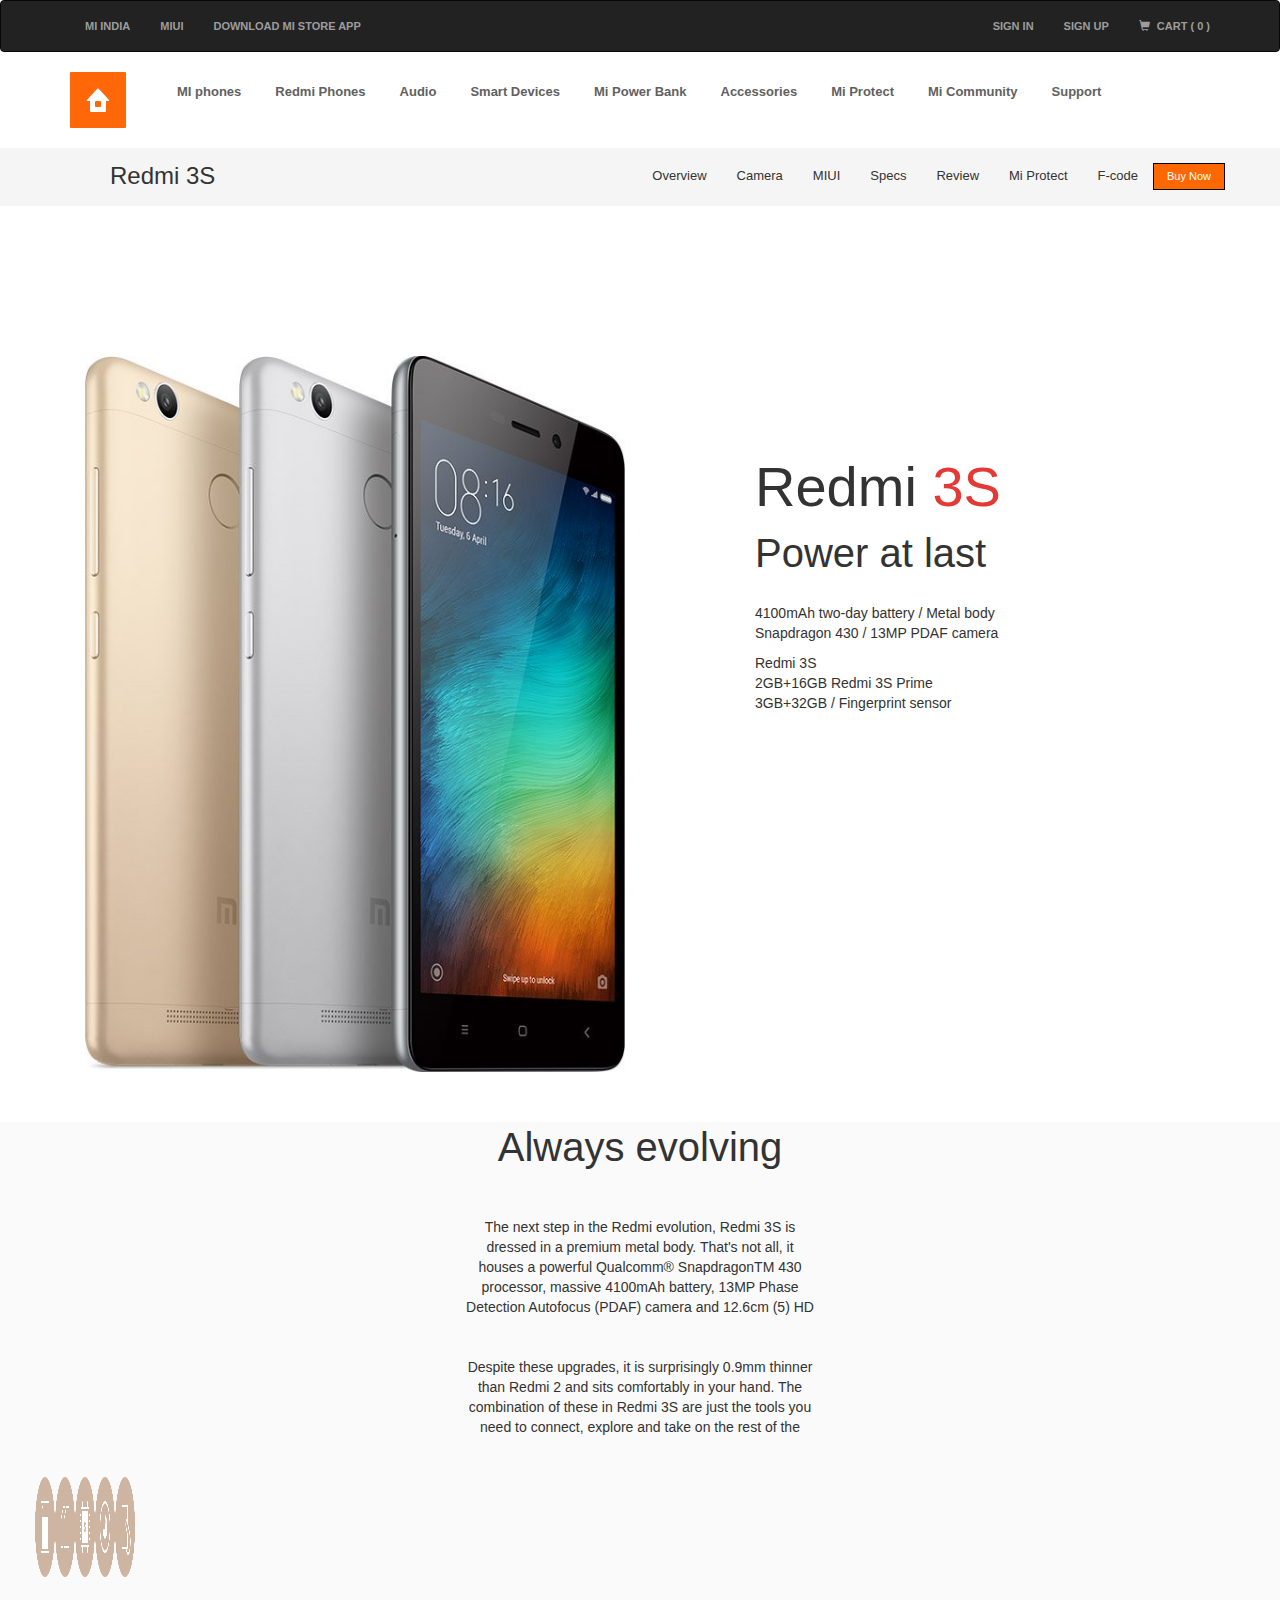
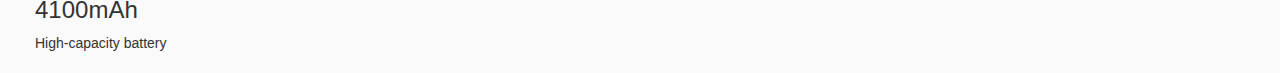
==== commit 8e03e345: "imagesectionrwd" ====
--- a/index.html
+++ b/index.html
@@ -28,7 +28,7 @@
         <div class="container menubar">
 
 
-      <ul class="nav navbar-nav navbar-left poistion">
+      <ul class="nav navbar-nav navbar-left position">
           <li class="mi"><a href="#">MI INDIA</a></li>
           <li class="mi"><a href="#">MIUI</a></li>
           <li class="mi"><a href="#">DOWNLOAD MI STORE APP</a></li>
@@ -43,68 +43,50 @@
 
 
     </div></nav>
-        </div>
-        <nav class="navbar">
-      <div class="container">
-        <div class="navbar-header">
-          <button type="button" class="navbar-toggle collapsed" data-toggle="collapse" data-target="#navbar" aria-expanded="false" aria-controls="navbar">
-            <span class="sr-only">Toggle navigation</span>
-            <span class="icon-bar"></span>
-            <span class="icon-bar"></span>
-            <span class="icon-bar"></span>
-          </button>
-            <div class="milogo-wrapper">
-                <a href="#"><img src="mihome.png"></a>
-            </div>
-          <!-- <a class="navbar-brand" href="#">Bootstrap theme</a> -->
-        </div>
-        <div id="navbar" class="navbar-collapse collapse">
-          <ul class="nav navbar-nav">
-            <li class="active"><a href="#">Home</a></li>
-            <li><a href="#about">About</a></li>
-            <li><a href="#contact">Contact</a></li>
-            <li class="dropdown">
-              <a href="#" class="dropdown-toggle" data-toggle="dropdown" role="button" aria-haspopup="true" aria-expanded="false">Dropdown <span class="caret"></span></a>
-              <ul class="dropdown-menu">
-                <li><a href="#">Action</a></li>
-                <li><a href="#">Another action</a></li>
-                <li><a href="#">Something else here</a></li>
-                <li role="separator" class="divider"></li>
-                <li class="dropdown-header">Nav header</li>
-                <li><a href="#">Separated link</a></li>
-                <li><a href="#">One more separated link</a></li>
-              </ul>
-            </li>
-          </ul>
-        </div><!--/.nav-collapse -->
-      </div>
-    </nav>
-    <!-- <nav class="navbar navbar-default toggle">
+
+
+    <nav class="navbar navbar-default">
     <div class="container">
 
       <ul class="nav navbar-nav toggle">
         <li><div class="milogo">
-        <div class="milogo-wrapper"><a href="#"><img src="mihome.png"></a></div></div></li>
-        <li class="category"><a href="#">Mi Phones</a></li>
-        <li class="category"><a href="#">Redmi Phones</a></li>
-        <li class="category"><a href="#">Audio</a></li>
-        <li class="category"><a href="#">Smart Devices</a></li>
-        <li class="category"><a href="#">MI Power Bank</a></li>
-        <li class="category"><a href="#">Accessories</a></li>
-        <li class="category"><a href="#">Mi Protect</a></li>
-        <li class="category"><a href="#">Mi community</a></li>
-        <li class="category"><a href="#">Support</a></li></ul>
-
-
-
-
-      </div></nav> -->
-<!--
+        <div class="milogo-wrapper"><a href="#"><img src="mihome.png"></a></div></div></li></ul>
+
+					<div class="navbar-header">
+						<button type="button" class="navbar-toggle collapsed" data-toggle="collapse" data-target=".navbar-collapse.collapse">
+							<span class="sr-only">Toggle navigation</span>
+							<span class="icon-bar"></span>
+							<span class="icon-bar"></span>
+							<span class="icon-bar"></span>
+						</button>
+
+					</div>
+
+					<div class="navbar-collapse collapse">
+
+							<ul class="nav nav-tabs secondarymenubar">
+								<li class="category"><a href="#">MI phones</a></li>
+								<li class="category"><a href="#">Redmi Phones</a></li>
+								<li class="category"><a href="#">Audio</a></li>
+								<li class="category"><a href="#">Smart Devices</a></li>
+								<li class="category"><a href="#">Mi Power Bank</a></li>
+								<li class="category"><a href="#">Accessories</a></li>
+                                <li class="category"><a href="#">Mi Protect</a></li>
+                                <li class="category"><a href="#">Mi Community</a></li>
+                                <li class="category"><a href="#">Support</a></li>
+							</ul>
+						</div>
+					</div>
+
+
+		</nav>
+
+
         <div class="container-fluid secondary-greybar">
         <div class="container">
 
-        <ul class="navbar-left gre">  <span class="redmi3s">Redmi 3S</span></ul>
-          <ul class="nav navbar-nav navbar-right gre ">
+        <ul class="navbar-left grey">  <span class="redmi3s">Redmi 3S</span></ul>
+          <ul class="nav navbar-nav navbar-right grey">
             <li class="greytext"><a href="#">Overview</a></li>
              <li class="greytext"><a href="#">Camera</a></li>
              <li class="greytext"><a href="#">MIUI</a></li>
@@ -112,91 +94,89 @@
              <li class="greytext"><a href="#">Review</a></li>
              <li class="greytext"><a href="#">Mi Protect</a></li>
              <li class="greytext"><a href="#">F-code</a></li>
-            <li><button class="btn-buynow gre">Buy Now</button></li></ul>
+            <li><button class="btn-buynow grey">Buy Now</button></li></ul>
 
 
         </div>
       </div>
 
-<!--
-  <div class="container">
-
-          <div class="row">
-              <div class="col-md-12 back-img img-responsive">
-   <div class="content">
-   <div class="nav4-content">
-     <div class="text">
-     <h1>Redmi <span style="color:#e53935;">3S</span>
-     <h2>Power at last</h2>
-     <p>4100mAh two-day battery / Metal body<br>
-       Snapdragon 430 / 13MP PDAF camera
-     </p>
-     <div class="nav4-price-content">
-       <span>
-         <h1 style="color:#e53935;"></h1>
-
-         <p>Redmi 3S <br>
-           2GB+16GB
-         </p>
-       </span>
-       <div class="divider"></div>
-       <span>
-         <h1 style="color:#e53935;"></h1>
-         <p>Redmi 3S Prime<br>
-           3GB+32GB / Fingerprint sensor
-         </p></div>
-       </span>
-     </div>
-   </div>
- </div>
-</div>
-</div></div>
-
-  <nav class="navbar navbar-light" style="background-color:#f7f8f9;">
-    <div class="container">
-      <div class="row">
-        <div class="col-sm-12">
-
-    <h2 class="header"style="font-size:40px;font-weight:400;margin: 100px 300px 30px 300px ;"> Always evolving</h2>
-    <p class="para" style ="font-size:16px;margin: 0px 300px ;">
+<div class="about">
+     <div class="container">
+            <div class="col-lg-6 col-md-6 col-xs-12">
+                  <img class="img-responsive threemobile" src="images/3mobile.jpg">
+             </div>
+             <div class="content col-lg-6 col-md-6 col-xs-12">
+                 <div class="nav4-content">
+                     <div class="threemobiletext">
+                         <h1>Redmi <span class="color">3S</span></h1>
+                             <h2>Power at last</h2>
+                             <p class="redtext">4100mAh two-day battery / Metal body<br>
+                                 Snapdragon 430 / 13MP PDAF camera
+                             </p>
+                        <p class="redtext">Redmi 3S <br>
+                            2GB+16GB
+                        Redmi 3S Prime<br>
+                         3GB+32GB / Fingerprint sensor
+                       </p>
+
+
+          </div>
+          </div>
+          </div>
+          </div>
+</div>
+
+<div class="container-fluid lightbackground">
+    <h2 class="middle"> Always evolving</h2>
+    <p class="middle">
       <br>The next step in the Redmi evolution, Redmi 3S is <br>
        dressed in a premium metal body. That's not all, it <br>
        houses a powerful Qualcomm® SnapdragonTM 430 <br>
        processor, massive 4100mAh battery, 13MP Phase <br>
        Detection Autofocus (PDAF) camera and 12.6cm (5) HD <br>
-       display.<br><br>
+       <br><br>
        Despite these upgrades, it is surprisingly 0.9mm thinner <br>
        than Redmi 2 and sits comfortably in your hand. The <br>
        combination of these in Redmi 3S are just the tools you <br>
        need to connect, explore and take on the rest of the <br>
-       world.<br>
-     </p></div>
-      <div class=" img-responsive pink">
-            <div class="backimages1">
-              <div class="bck-img1"></div>
+       <br>
+     </p>
+
+
+
+      <div class="pink">
+          <span>
+            <img class="bck-img1" src="images/fiveinone.png">
               <h3>4100mAh</h3>
               <p>High-capacity battery</p>
-          </div>
-
-          <div class="backimages1">
-            <div class="bck-img2"></div>
+          </span>
+<!--
+          <span>
+            <img class="bck-img2" src="fiveinone.png">
             <h4>4G Dual SIM</h4>
             <p>VoLTE support</p>
-        </div>
-
-        <div class="backimages1">
-         <div class="bck-img3"></div><h4>Snapdragon 430</h4>
+         </span>
+
+      <span>
+         <img class="bck-img3" src="fiveinone.png">
+         <h4>Snapdragon 430</h4>
          <p>Octa-core processor</p>
-     </div>
-
-        <span class="backimages2">
-         <div class="bck-img4"></div><h4>PDAF</h4>
-          <p>13MP rear camera</p></span>
-        <span class="backimages2">
-           <div class="bck-img5"></div><h4>12.6cm (5) HD display</h4>
+      </span>
+
+      <span>
+         <img class="bck-img4" src="fiveinone.png">
+         <h4>PDAF</h4>
+          <p>13MP rear camera</p>
+      </span>
+
+        <span>
+           <img class="bck-img5" src="fiveinone.png">
+           <h4>12.6cm (5) HD display</h4>
             <p>Lightweight 144g</p>
          </span>
-  </div>
+     </div>
+</div>
+<!--
 
 <p><h4 class="title-webfont">Qualcomm &reg; Snapdragon <sup>TM</sup>430<br>
      64-bit, octa-core processor
@@ -224,44 +204,6 @@
     </ul></div></div>
 </div>
 <div class="container-fluid  sliderbox">
-  <div class="row">
-    <div class="col-md-6">
-    <div class="container sliderinformation">
-    <h4 class="asphalt">Asphalt 8</h4>
-    <p class="asphaltdescription">Race to the finish line on Redmi 3S. Its high <br>
-      sensitivity and graphics rendering delivers an <br>
-      experience that comes to life.<br></p>
-    </div>
-    </div>
-    <div class="col-md-6">
-      <div class="video">
-      	<div class="span8">
-      	<div id="myCarousel" class="carousel slide">
-      		<ol class="carousel-indicators">
-      			<li data-target="#myCarousel" data-slide-to="0" class=""></li>
-      			<li data-target="#myCarousel" data-slide-to="1" class="active"></li>
-      			<li data-target="#myCarousel" data-slide-to="2" class=""></li>
-      		</ol>
-      		<div class="carousel-inner">
-      			<div class="item active">
-      				<source type="video/mp4" src="http://i01.appmifile.com/webfile/globalimg/en/goods/hongmi3s/intro-demo-video-02.mp4?v=20170728">e
-      			</div>
-      			<div class="item">
-      				<iframe width="100%" height="100%" src="//www.youtube.com/embed/SEBLt6Kd9EY?controls=0" frameborder="0" allowfullscreen=""></iframe>
-      			</div>
-      			<div class="item">
-      				<iframe width="100%" height="100%" src="//www.youtube.com/embed/IkTw7J-hGmg?controls=0" frameborder="0" allowfullscreen=""></iframe>
-      			</div>
-      		</div>
-      		<a class="left carousel-control" href="#myCarousel" data-slide="prev">‹</a>
-      		<a class="right carousel-control" href="#myCarousel" data-slide="next">›</a>
-      	</div>
-      	</div>
-      </div>
-
-  </div>
-
-</div></div>
 
   <div class="blackimagesection">
     <img class="mobileimage img-responsive" src="http://i01.appmifile.com/webfile/globalimg/en/goods/hongmi3s/overall-battery-3s.jpg?v=20170728">
--- a/css/custom.css
+++ b/css/custom.css
@@ -8,7 +8,7 @@
 
 
 .navbar-default{
-  height: 50px;
+
   background-color: white;
   border-style: none;
 }
@@ -18,7 +18,6 @@
   font-weight:bold;
   font-size:11px;
   line-height: 0;
-
 }
 
 .navbar-right .greytext a{
@@ -28,19 +27,20 @@
   line-height: 55px;
   font-size: 13px;
 }
+
 .gre .greytext a:hover{
   background-color: #f5f5f5;
   text-decoration: none;
-
-}
-
-  .category{
+}
+
+  .category a{
     color:#616161;
     font-size:13px;
     font-family: ProximaNova,Arial,Sans-serif;
     font-weight:600;
     padding-left: 10px;
 }
+
 .whitetext .toggle .category a:hover{
   color: orange;
 }
@@ -48,20 +48,19 @@
 
   .whitebar{
     width:1226px;
-
-
-  }
+  }
+
   .secondary-greybar{
     background-color: #f5f5f5;
-    height: 58px;
-
-  }
+  height: 58px;
+  }
+
  .navbar-left .h3{
   padding-top: 0;
   padding-bottom: 0;
 }
+
  .btn-buynow {
-
     color: #ffffff;
     font-size: 11px;
     border-width: 1px;
@@ -71,36 +70,18 @@
     height: 27px;
     width: 72px;
     margin-top: 15px;
-        }
-
-  .back-img{
-    background: url(http://i01.appmifile.com/webfile/globalimg/en/goods/hongmi3s/overall-intro-bg-3s.jpg?v=20170802) no-repeat;
-    height:900px;
-    background-position:left 145px;
-    background-size: contain;
-  }
-  .text{
-    margin-top: 288px;
-    width: 40%;
-    margin-left: 70%;
-  }
-  .text h1{
-    font-size: 70px;
-    font-weight: 400;
-    line-height: 1.5;
-  }
+ }
 
   .milogo-wrapper{
-
     width: 56px;
     overflow: hidden;
     margin-right: 35px;
-
-
-  }
+  }
+
   .milogo-wrapper img{
     transition: all linear 0.2s;
   }
+
   .milogo-wrapper img:hover{
     transform: translate(-55px, 0);
   }
@@ -110,75 +91,65 @@
   .navbar navbar-light{
     height: 400px;
   }
+
   h2{
-    margin: 0 0 25px;
+margin: 0 0 25px;
 font-size: 40px;
 font-weight: 400;
 line-height: 1.25;
   }
+
   p.para{
     font-size: 20px;
   }
-.bck-img1{
+
+ .bck-img1{
+  display: block;
+width:100px;
+height: 100px;
+background-position: 0;
+}
+
+ ul.nav.navbar-nav.redmi-menu .blue a{
+  color: #742b82;
+    font-size: 14px;
+    cursor: pointer;
+}
+
+.bck-img2{
   display: block;
 background:  url(http://i01.appmifile.com/webfile/globalimg/en/goods/hongmi3s/overall-performance-icons.png?v=20170802) no-repeat;
 width:100px;
 height: 100px;
-margin:250px 120px 20px 10px;
-background-position: 0;
-
-}
-
-ul.nav.navbar-nav.redmi-menu .blue a{
-  color: #742b82;
-    font-size: 14px;
-    cursor: pointer;
-}
-.bck-img2{
-  display: block;
-background:  url(http://i01.appmifile.com/webfile/globalimg/en/goods/hongmi3s/overall-performance-icons.png?v=20170802) no-repeat;
-width:100px;
-height: 100px;
-margin:250px 110px 20px 30px;
-background-position: -100px;
-
-
-}
+}
+
 .bck-img3{
   display: block;
   background: url(http://i01.appmifile.com/webfile/globalimg/en/goods/hongmi3s/overall-performance-icons.png?v=20170802)no-repeat;
   width: 100px;
   height:100px;
-  margin:250px 120px 20px 30px;
-  background-position: -200px;
-}
+}
+
 .bck-img4{
   display: block;
   background: url(http://i01.appmifile.com/webfile/globalimg/en/goods/hongmi3s/overall-performance-icons.png?v=20170802)no-repeat;
   width: 100px;
   height: 100px;
-  margin:250px 120px 20px 20px;
-  background-position: -300px;
-
-}
+}
+
 .bck-img5{
   display: block;
   background: url(http://i01.appmifile.com/webfile/globalimg/en/goods/hongmi3s/overall-performance-icons.png?v=20170802)no-repeat;
   width: 100px;
   height: 100px;
-  margin:250px 120px 20px 30px;
-  background-position: -400px;
-}
- h4 .imagebelow{
-   margin-right: 200px;
- }
+}
+
 .pink{
   display: flex;
   flex-direction: row;
   padding:10px 20px;
   position: inherit;
   margin-right: 10px 10px;
-
 }
 
  .title-webfont{
@@ -188,16 +159,16 @@
     font-weight: 400;
     line-height: 1.25;
 }
+
 .titletext{
   text-align: center;
       line-height: 1.875;
       font-size: 16px;
   color: #212121;
-
-}
+}
+
 .bck-img6{
-  background-image: url('/images/mobile1.jpg') ;
-
+  background-image: url('../images/mobile1.jpg') ;
   position: relative;
     z-index: 2;
     width: 70%;
@@ -206,24 +177,8 @@
     margin-bottom: 0;
     background-repeat: no-repeat;
     background-size: contain;
-
-
-
-}
-.blackbackground{
-  background-color: black;
-  height: 400px;
-
-
-}
-.whitetitle{
-  color:white;
-  text-align: center;
-  font-size: 40px;
-font-weight: 400;
-line-height: 1.25;
-padding-top: 200px;
-}
+}
+
 .slideritem  a{
   background-color: none;
    color: white;
@@ -232,23 +187,21 @@
 font-size: 17px;
 text-align:justify;
 font-family: ProximaNova,Arial,Sans-serif;
-
- }
+ }
+
  .sliderinformation{
    background-color: black;
-
   height:530px;
   width: 770px;
-
- }
+ }
+
  .video{
    border: 1px solid blue;
 height: 100%;
 width: 770px;
 margin-left: 0px;
-
-
- }
+ }
+
  .h4{
    text-align: center;
    color:white;
@@ -256,38 +209,85 @@
    font-size: 26px;
     font-weight: 400;
  }
+
  .asphaltdescription{
    color:white;
    font-size: 15px;
    text-align: center;
  }
+
  .sliderbox{
    padding:
  }
+
  .blackimagesection{
    background-color: black;
  }
+
  .mobileimage{
    margin-left: 170px;
  }
+
  .boldheading{
    font-weight: bold;
    color: white;
    float: right;
-
-
- }
+ }
+
 .cover{
   float: right;
   height: 800px;
-
-}
+}
+
 .item{
   margin-right: 7px;
   line-height: 0;
 }
+
+.about{
+    padding: 50px;
+}
+
+.threemobiletext h1{
+     margin-left: 100px;
+     margin-top: 200px;
+}
+
+.secondarymenubar{
+    border-bottom:0;
+}
+
+.threemobiletext h2{
+    margin-left: 100px;
+}
+
+.redtext{
+    margin-left: 100px;
+    padding-top: 0px;
+}
+
 .threemobile{
-
-  margin:0 auto;
-
-}
+    margin-top: 100px;
+}
+
+ .color{
+    color: #e53935;
+    font-size: 56px;
+}
+
+h1{
+    font-size: 56px;
+}
+
+.lightbackground{
+    background-color: #fafafa;
+}
+
+.middle{
+    text-align: center;
+
+}
+
+.secondarymenubar .category a{
+    display:block;
+}
--- a/css/mediaquery.css
+++ b/css/mediaquery.css
@@ -4,18 +4,18 @@
    padding:0px;
     }
 }
-@media only screen and (max-width:767px){
-  .gre .greytext{
+@media only screen and (max-width:991px){
+  .grey .greytext{
     text-align: center;
     margin-bottom: 2px;
 
   }
 .gre .greytext a:hover{
-    background-color: #ccc;
+    text-decoration: none;
 }
 .btn-buynow gre{
-    position: relative;
-    left:200px;
+    positi
+
 }
 }
 
@@ -62,32 +62,9 @@
      z-index: -400px;
    }
 }
-@media only screen and (max-width:991px){
-   .backimages2{
-
-    position: relative;
-    top:40px;
-    right: 710px;
-   }
-}
-@media only screen and (max-width:991px){
-  .content{
-    position: relative;
-    top: 680px;
-    right: 350px;
-    font-size: 10px;
 
 
-  }
-}
-@media only screen and (max-width:991px){
-    .back-img{
-     position: relative;
-     bottom: 300px;
-     left: 150px;
-     z-index: -2;
-    }
-}
+
 @media only screen and (max-width:991px){
     .navbar-right .greytext{
         position: relative;
@@ -95,11 +72,20 @@
         padding-top: -5px;
     }
 }
-@media only screen and (max-width:991px){
+@media only screen and (max-width:1120px){
     .btn-buynow{
-        position: relative;
-        left: 300px;
-        bottom: 100px;
+        margin-left: 200px;
 
     }
 }
+@media only screen and (max-width:767px){
+    .secondarymenubar .category {
+        width:100%;
+
+    }
+}
+@media only screen and (min-width:767px)(max-width:1200px){
+    .secondarymenubar .category {
+        font-size: 0.5em;
+    }
+}
